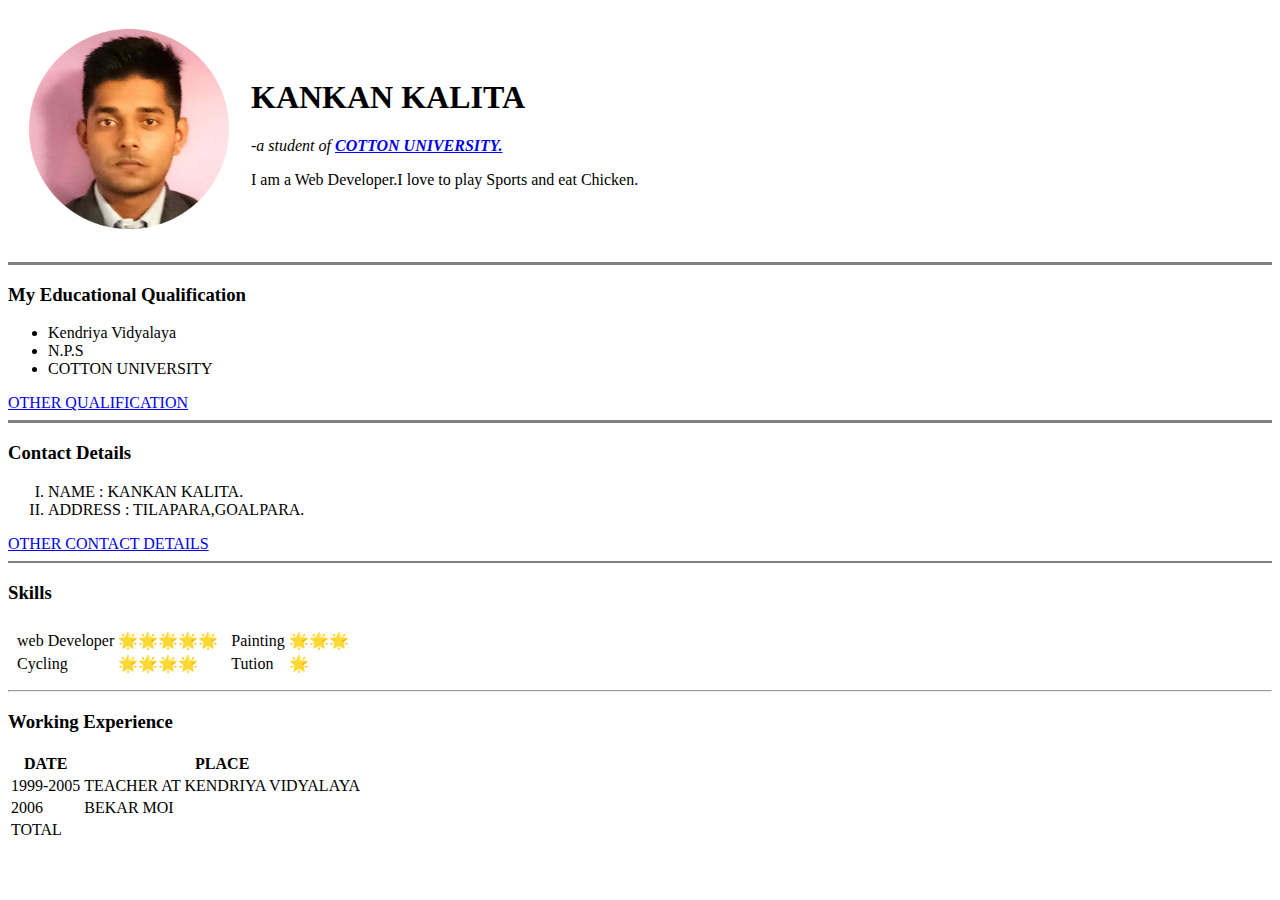
==== index.html @ 9d755a1f "add initial website files" ====
<!DOCTYPE html>
<html lang="en" dir="ltr">

<head>
  <meta charset="utf-8">
  <title>👤 Kankan's personal site</title>
</head>

<body>
  <table cellspacing="20">
    <tr>
      <td><img src="circle-cropped.png" alt="Kankan profile picture" height="200" width="200"></td>
      <td>
        <h1>KANKAN KALITA</h1>
        <p><em>
            -a student of <strong><a href="https://cottonuniversity.ac.in/">COTTON UNIVERSITY.</a></strong>
          </em>
        </p>
        <p>
          I am a Web Developer.I love to play Sports and eat Chicken.
        </p>
      </td>
    </tr>
  </table>

  <hr size="3" noshade>
  <h3>My Educational Qualification</h3>
  <ul>
    <li>Kendriya Vidyalaya</li>
    <li>N.P.S</li>
    <li>COTTON UNIVERSITY</li>
  </ul>
  <a href="qualification.html">OTHER QUALIFICATION</a>
  <hr size="3" noshade>
  <h3>Contact Details</h3>
  <ol type="I">
    <li>
      NAME : KANKAN KALITA.
    </li>
    <li>
      ADDRESS : TILAPARA,GOALPARA.
    </li>
  </ol>
  <a href="address.html">OTHER CONTACT DETAILS</a>
  <br>
  <hr noshade>
  <h3>Skills</h3>
  <table cellspacing="5">
    <tr>
      <td>
        <table>
          <tr>
            <td>web Developer</td>
            <td>🌟🌟🌟🌟🌟</td>
          </tr>
          <tr>
            <td>Cycling</td>
            <td>🌟🌟🌟🌟</td>
          </tr>
        </table>
      </td>
      <td>
        <table>
          <tr>
            <td>Painting</td>
            <td>🌟🌟🌟</td>
          </tr>
          <tr>
            <td>Tution</td>
            <td>🌟</td>
          </tr>
        </table>
      </td>
    </tr>
  </table>
  <hr>
  <h3>Working Experience</h3>
  <table>
    <thead>
      <th>DATE</th>
      <th>PLACE</th>
    </thead>
    <tbody>
      <tr>
        <td>1999-2005</td>
        <td>TEACHER AT KENDRIYA VIDYALAYA</td>
      </tr>
      <tr>
        <td>2006</td>
        <td>BEKAR MOI</td>
      </tr>
    </tbody>
    <tfoot>
      <tr>
        <td>TOTAL</td>
      </tr>
    </tfoot>
  </table>

</body>

</html>
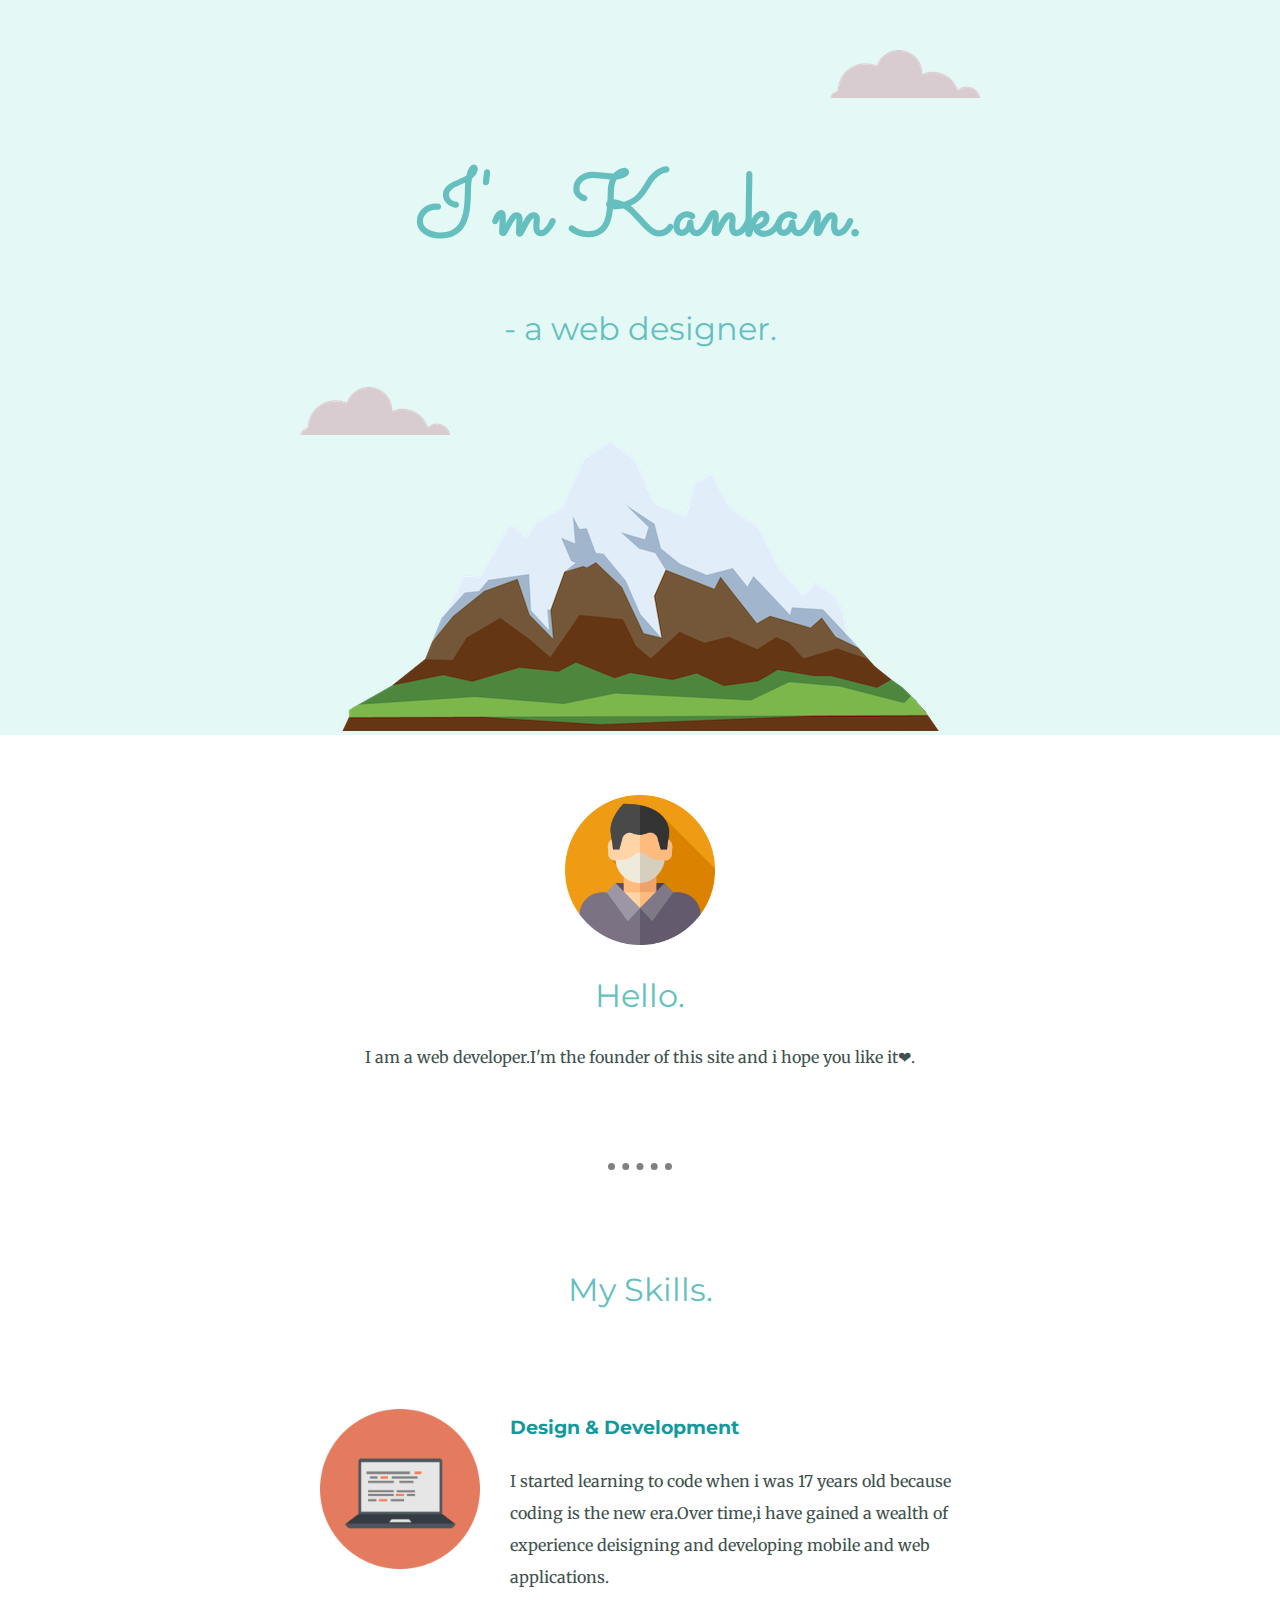
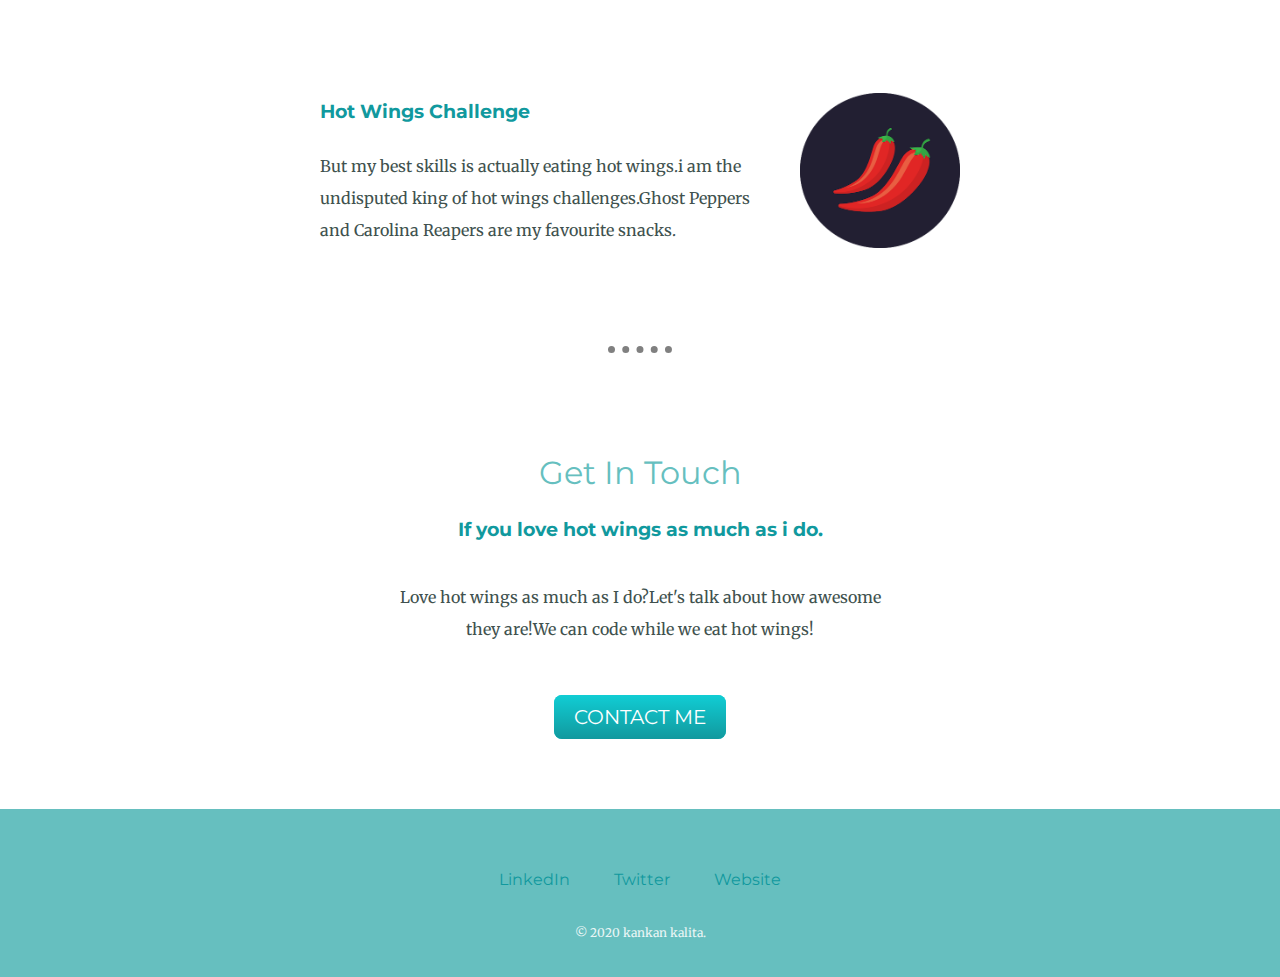
==== commit 3fa41877: "Add initial my-css website files" ====
--- a/index.html
+++ b/index.html
@@ -3,99 +3,54 @@
 
 <head>
   <meta charset="utf-8">
-  <title>👤 Kankan's personal site</title>
+  <title>Welcome to kankan's Site!</title>
+  <link rel="stylesheet" href="css/styles.css">
+  <link rel="icon" href="favicon.ico">
+  <link href="https://fonts.googleapis.com/css2?family=Merriweather:ital@1&family=Montserrat:wght@500&family=Sacramento&display=swap" rel="stylesheet">
 </head>
 
 <body>
-  <table cellspacing="20">
-    <tr>
-      <td><img src="circle-cropped.png" alt="Kankan profile picture" height="200" width="200"></td>
-      <td>
-        <h1>KANKAN KALITA</h1>
-        <p><em>
-            -a student of <strong><a href="https://cottonuniversity.ac.in/">COTTON UNIVERSITY.</a></strong>
-          </em>
-        </p>
-        <p>
-          I am a Web Developer.I love to play Sports and eat Chicken.
-        </p>
-      </td>
-    </tr>
-  </table>
-
-  <hr size="3" noshade>
-  <h3>My Educational Qualification</h3>
-  <ul>
-    <li>Kendriya Vidyalaya</li>
-    <li>N.P.S</li>
-    <li>COTTON UNIVERSITY</li>
-  </ul>
-  <a href="qualification.html">OTHER QUALIFICATION</a>
-  <hr size="3" noshade>
-  <h3>Contact Details</h3>
-  <ol type="I">
-    <li>
-      NAME : KANKAN KALITA.
-    </li>
-    <li>
-      ADDRESS : TILAPARA,GOALPARA.
-    </li>
-  </ol>
-  <a href="address.html">OTHER CONTACT DETAILS</a>
-  <br>
-  <hr noshade>
-  <h3>Skills</h3>
-  <table cellspacing="5">
-    <tr>
-      <td>
-        <table>
-          <tr>
-            <td>web Developer</td>
-            <td>🌟🌟🌟🌟🌟</td>
-          </tr>
-          <tr>
-            <td>Cycling</td>
-            <td>🌟🌟🌟🌟</td>
-          </tr>
-        </table>
-      </td>
-      <td>
-        <table>
-          <tr>
-            <td>Painting</td>
-            <td>🌟🌟🌟</td>
-          </tr>
-          <tr>
-            <td>Tution</td>
-            <td>🌟</td>
-          </tr>
-        </table>
-      </td>
-    </tr>
-  </table>
-  <hr>
-  <h3>Working Experience</h3>
-  <table>
-    <thead>
-      <th>DATE</th>
-      <th>PLACE</th>
-    </thead>
-    <tbody>
-      <tr>
-        <td>1999-2005</td>
-        <td>TEACHER AT KENDRIYA VIDYALAYA</td>
-      </tr>
-      <tr>
-        <td>2006</td>
-        <td>BEKAR MOI</td>
-      </tr>
-    </tbody>
-    <tfoot>
-      <tr>
-        <td>TOTAL</td>
-      </tr>
-    </tfoot>
-  </table>
+  <div class="top-container">
+    <img class="top-cloud" src="images/cloud.png" alt="cloud-img">
+    <h1>I'm Kankan.</h1>
+    <h2>- a web designer.</h2>
+    <img class="bottom-cloud" src="images/cloud.png" alt="cloud-img">
+    <img src="images/mountain.png" alt="mountain-img">
+  </div>
+  <div class="middle-container">
+    <div class="profile">
+      <img class="profile-picture" src="images/person.png" alt="My-profile-pic">
+      <h2>Hello.</h2>
+      <p>I am a web developer.I'm the founder of this site and i hope you like it❤.</p>
+    </div>
+    <hr>
+    <div class="skills">
+      <h2>My Skills.</h2>
+      <div class="skill-row">
+        <img class="code-img" src="images/computer.png" alt="">
+        <h3>Design & Development</h3>
+        <p>I started learning to code when i was 17 years old because coding is the new era.Over time,i have gained a wealth of experience deisigning and developing mobile and web applications.</p>
+      </div>
+      <div class="skill-row">
+        <img class="chilli-img" src="images/chillies.png" alt="">
+        <h3>Hot Wings Challenge</h3>
+        <p>But my best skills is actually eating hot wings.i am the undisputed king of hot wings challenges.Ghost Peppers and Carolina Reapers are my favourite snacks.</p>
+      </div>
+    </div>
+    <hr>
+    <div class="contact-me">
+      <h2>Get In Touch</h2>
+      <h3>If you love hot wings as much as i do.</h3>
+      <p class="wings">Love hot wings as much as I do?Let's talk about how awesome they are!We can code while we eat hot wings!</p>
+      <a class="btn" href="mailto:kankankalita520@email.com">CONTACT ME</a>
+    </div>
+  </div>
+  <div class="bottom-container">
+    <a class="footer-link" href="https://www.linkedin.com/">LinkedIn</a>
+    <a class="footer-link" href="https://twitter.com/">Twitter</a>
+    <a class="footer-link" href="https://www.appbrewery.co/">Website</a>
+    <p class="tag">© 2020 kankan kalita.</p>
+  </div>
 
 </body>
 
--- a/css/styles.css
+++ b/css/styles.css
@@ -0,0 +1,128 @@
+body {
+  color: #40514E;
+  margin: 0;
+  text-align: center;
+  font-family: 'Merriweather', serif;
+}
+
+h1 {
+  font-size: 5.625rem;
+  /*16px = 100% = 1 em =1 rem */
+  margin: 50px auto 0 auto;
+  font-family: 'Sacramento', cursive;
+  color: #66BFBF;
+}
+
+h2 {
+  font-family: 'Montserrat', sans-serif;
+  font-size: 2rem;
+  color: #66BFBF;
+  font-weight: normal;
+}
+
+h3 {
+  font-family: 'Montserrat', sans-serif;
+  color: #11999E;
+}
+hr{
+  margin: 100px auto;
+  border-style: none;
+  border-top-style: dotted;
+  border-color: grey;
+  border-width: 7px;
+  width: 5%;
+}
+p{
+    line-height: 2;
+}
+
+.top-container {
+  padding-top: 100px;
+  background-color: #E4F9F5;
+  position: relative;
+}
+.bottom-container{
+  background-color: #66BFBF;
+  padding-bottom:  100px;
+  margin-top: 80px;
+}
+.footer-link{
+  padding: 20px;
+  position: relative;
+  top: 60px;
+  font-family: 'Montserrat', sans-serif;
+  text-decoration: none;
+  color: #11999E;
+}
+a:hover{
+  color: #EAF6F6;
+}
+.top-cloud {
+  position: absolute;
+  right: 300px;
+  top: 50px;
+}
+
+.bottom-cloud {
+  position: absolute;
+  left: 300px;
+  bottom: 300px;
+}
+.skill-row{
+  width: 50%;
+  margin: 100px auto;
+  text-align: left;
+  line-height: 2;
+}
+
+.profile {
+  position: relative;
+  top: 10px;
+}
+.profile-picture{
+  width: 150px;
+  height: 150px;
+  margin-top: 50px;
+}
+
+.wings{
+  width: 40%;
+  margin: 40px auto 60px;
+}
+.code-img{
+  width: 25%;
+  float: left;
+  margin-right: 30px;
+}
+.chilli-img{
+  width: 25%;
+  float: right;
+  margin-left: 30px;
+}
+.tag{
+  color: #EAF6F6;
+  font-size: 0.75rem;
+  position: relative;
+  top: 80px;
+}
+
+
+
+.btn {
+    margin: 10px auto 30px auto;
+    background: #11cdd4;
+    background-image: linear-gradient(to bottom, #11cdd4, #11999e);
+    border-radius: 8px;
+    font-family: 'Montserrat', sans-serif;
+    color: #ffffff;
+    font-size: 20px;
+    padding: 10px 20px 10px 20px;
+    text-decoration: none;
+  }
+.btn:hover {
+   border: solid #3BC4AD 1px;
+   background: #30E3CB;
+   background-image: linear-gradient(to bottom, #30E3CB, #3BC4AD);
+   border-radius: 8px;
+   text-decoration: none;
+}
